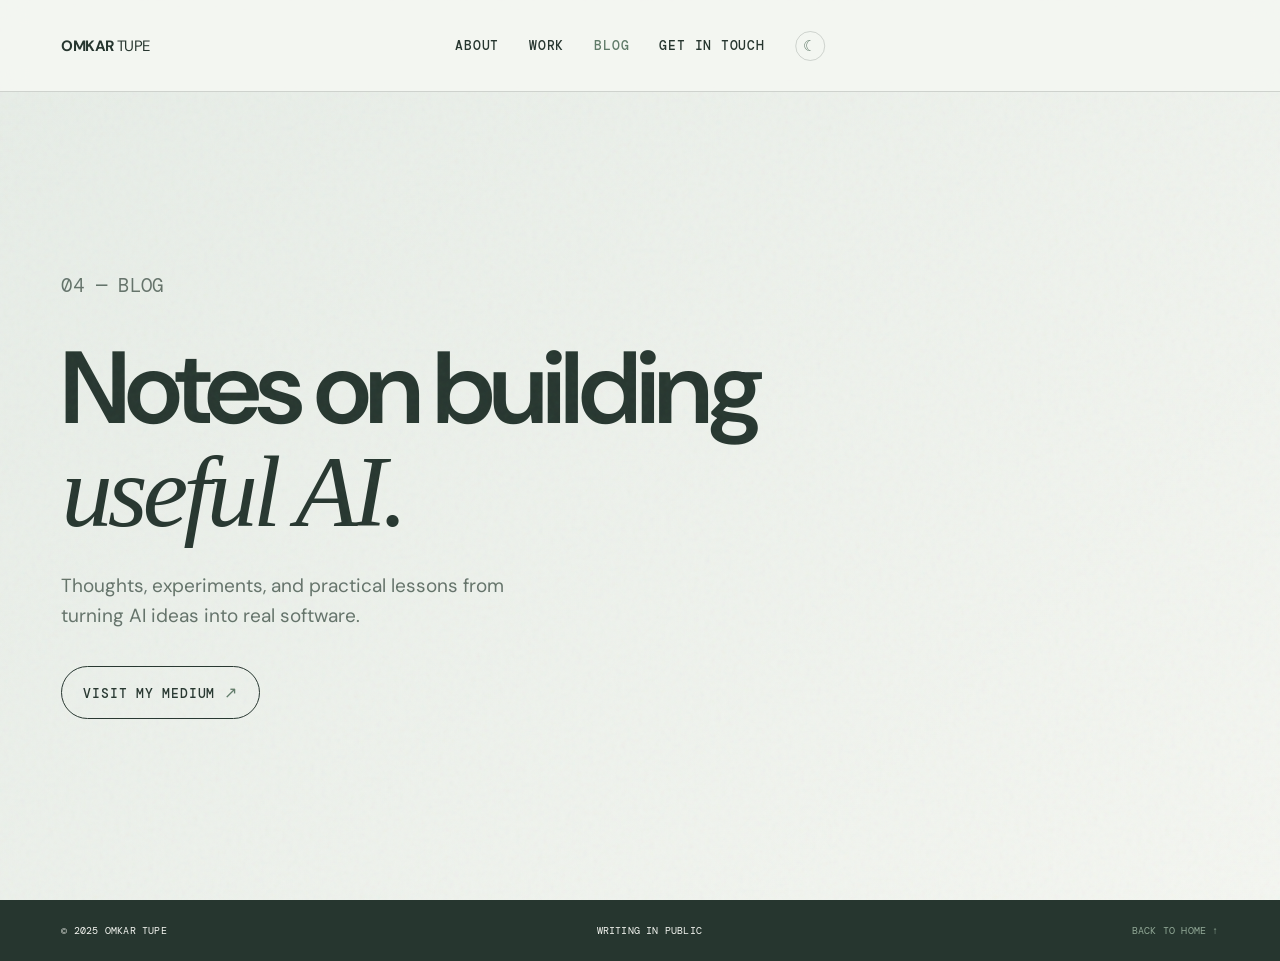
==== blog.html @ 99b25525 "blog seperation" ====
<!doctype html>
<html lang="en">
  <head>
    <meta charset="UTF-8" />
    <meta name="viewport" content="width=device-width, initial-scale=1.0" />
    <meta name="description" content="Writing by Omkar Tupe." />
    <title>Blog — Omkar Tupe</title>
    <link rel="preconnect" href="https://fonts.googleapis.com" />
    <link rel="preconnect" href="https://fonts.gstatic.com" crossorigin />
    <link href="https://fonts.googleapis.com/css2?family=DM+Mono:wght@400;500&family=DM+Sans:opsz,wght@9..40,400;9..40,500;9..40,600;9..40,700&display=swap" rel="stylesheet" />
    <link rel="stylesheet" href="styles.css" />
  </head>
  <body class="blog-page">
    <div class="grain" aria-hidden="true"></div>
    <main>
      <nav aria-label="Primary navigation">
        <a class="brand" href="index.html#top">OMKAR <span>TUPE</span></a>
        <div class="nav-links">
          <a href="index.html#about">About</a>
          <a href="index.html#work">Work</a>
          <a href="blog.html" aria-current="page">Blog</a>
          <a href="index.html#contact">Get in touch</a>
          <button class="theme-toggle" type="button" aria-label="Switch to dark theme" title="Switch to dark theme"><span aria-hidden="true">☾</span></button>
        </div>
      </nav>
      <section class="blog-hero">
        <p class="section-label">04 — BLOG</p>
        <h1>Notes on building<br /><em>useful AI.</em></h1>
        <p>Thoughts, experiments, and practical lessons from turning AI ideas into real software.</p>
        <a class="blog-medium-link" href="https://medium.com/@omkartupe36">Visit my Medium <span>↗</span></a>
      </section>
      <footer><span>© 2025 OMKAR TUPE</span><span>WRITING IN PUBLIC</span><a href="index.html#top">BACK TO HOME ↑</a></footer>
    </main>
    <script>
      const themeToggle = document.querySelector('.theme-toggle');
      const themeIcon = themeToggle.querySelector('span');
      const setTheme = (theme) => {
        const isDark = theme === 'dark';
        document.body.classList.toggle('dark-theme', isDark);
        themeIcon.textContent = isDark ? '☀' : '☾';
        themeToggle.setAttribute('aria-label', isDark ? 'Switch to light theme' : 'Switch to dark theme');
        themeToggle.title = themeToggle.getAttribute('aria-label');
        try { localStorage.setItem('portfolio-theme', theme); } catch (_) {}
      };
      let preferredTheme = 'light';
      try { preferredTheme = localStorage.getItem('portfolio-theme') || preferredTheme; } catch (_) {}
      setTheme(preferredTheme);
      themeToggle.addEventListener('click', () => setTheme(document.body.classList.contains('dark-theme') ? 'light' : 'dark'));
    </script>
  </body>
</html>
---- styles.css ----
:root { --ink:#26362f; --paper:#f4f6f1; --accent:#91a896; --accent-strong:#607b69; --acid:var(--accent); --surface:#e7ede7; --muted:#64736a; --line:rgba(38,54,47,.18); --portrait-light:#e6eee7; --portrait-shade:#cedbd0; }
* { box-sizing:border-box; }
html { scroll-behavior:smooth; }
body { margin:0; background:var(--paper); color:var(--ink); font-family:"DM Sans",Arial,sans-serif; transition:background-color .25s ease, color .25s ease; }
body.dark-theme { --ink:#ecf3ed; --paper:#17221c; --accent:#a8c0ae; --accent-strong:#789680; --acid:var(--accent); --surface:#223129; --muted:#b2c2b6; --line:rgba(236,243,237,.18); --portrait-light:#26382e; --portrait-shade:#1d2a22; color-scheme:dark; }
.grain { position:fixed; inset:0; opacity:.17; pointer-events:none; z-index:5; background-image:url("data:image/svg+xml,%3Csvg viewBox='0 0 180 180' xmlns='http://www.w3.org/2000/svg'%3E%3Cfilter id='n'%3E%3CfeTurbulence type='fractalNoise' baseFrequency='.9' numOctaves='4' stitchTiles='stitch'/%3E%3C/filter%3E%3Crect width='100%25' height='100%25' filter='url(%23n)' opacity='.28'/%3E%3C/svg%3E"); }
main { max-width:1600px; margin:auto; }
nav { position:sticky; top:0; z-index:20; height:92px; padding:0 4.8vw; display:flex; align-items:center; border-bottom:1px solid var(--line); background:color-mix(in srgb, var(--paper) 92%, transparent); backdrop-filter:blur(12px); }
.scroll-progress { position:absolute; right:0; bottom:-1px; left:0; height:3px; pointer-events:none; }
.scroll-progress span { display:block; width:0; height:100%; background:var(--accent-strong); transition:width 150ms linear; }
a { color:inherit; text-decoration:none; } .brand { font-size:15px; letter-spacing:-.6px; font-weight:700; } .brand span { font-weight:400; }
.nav-links { position:absolute; left:50%; display:flex; align-items:center; gap:30px; transform:translateX(-50%); font:500 13px "DM Mono",monospace; letter-spacing:.06em; text-transform:uppercase; white-space:nowrap; } .nav-links a { transition:color .2s ease; } .nav-links a:hover, .nav-links a[aria-current="page"] { color:var(--accent-strong); } .nav-links span { color:var(--accent-strong); font-size:15px; }.theme-toggle { display:grid; width:30px; height:30px; place-items:center; border:1px solid var(--line); border-radius:50%; background:transparent; color:var(--ink); cursor:pointer; font-size:17px; line-height:1; transition:background .2s, color .2s, transform .2s; }.theme-toggle:hover { background:var(--accent); color:#17221c; transform:rotate(18deg); }
.hero { min-height:calc(100vh - 92px); display:grid; grid-template-columns:1fr 35.5%; border-bottom:1px solid var(--line); }
.portrait-wrap { position:relative; grid-column:2; grid-row:1; min-height:630px; padding:42px 35px 30px 4.8vw; background:linear-gradient(145deg, var(--portrait-light) 0%, var(--portrait-light) 58%, var(--portrait-shade) 58%, var(--portrait-shade) 100%); display:flex; flex-direction:column; }
.portrait-meta, .section-label, .project-type, footer { font:10px "DM Mono",monospace; letter-spacing:.02em; }
.portrait-meta { display:flex; justify-content:space-between; margin-bottom:16px; }
.portrait { width:100%; height:min(64vh,580px); object-fit:contain; object-position:center bottom; filter:saturate(1.12) contrast(1.03); }
.portrait-caption { max-width:240px; margin:16px 0 0 auto; font-size:13px; line-height:1.35; }
.hero-copy { grid-column:1; grid-row:1; padding:7.8vw 5.3vw 4vw; display:flex; flex-direction:column; justify-content:space-between; min-height:630px; }
.eyebrow { margin:0; font:10px "DM Mono",monospace; letter-spacing:.07em; }
h1 { margin:28px 0; font-size:clamp(56px,8vw,135px); line-height:1.01; letter-spacing:-.048em; font-weight:600; } h1 em { font-family:inherit; font-weight:600; } h2 em { font-family:Georgia,serif; font-weight:400; } h1 strong { display:inline-block; background:var(--accent); font-weight:600; padding:0 .08em .04em; }
.hero-bottom { display:flex; justify-content:space-between; align-items:end; gap:24px; } .hero-bottom p { max-width:320px; margin:0; font-size:16px; line-height:1.3; }
.round-link { width:54px; height:54px; display:grid; place-items:center; border:1px solid var(--ink); border-radius:50%; font-size:24px; transition:.25s; } .round-link:hover { background:var(--accent-strong); color:var(--paper); transform:rotate(-45deg); }
.statement { padding:150px 4.8vw; display:grid; grid-template-columns:35.5% 1fr; gap:5vw; border-bottom:1px solid var(--line); }.about-rail { min-height:100%; }.rail-stats { margin-top:115px; }.rail-stats div { display:grid; grid-template-columns:86px 1fr; align-items:center; padding:17px 0; border-top:1px solid var(--line); }.rail-stats div:last-child { border-bottom:1px solid var(--line); }.rail-stats strong { font-size:28px; letter-spacing:-.08em; }.rail-stats span { font-size:13px; line-height:1.22; }.rail-note { max-width:255px; margin:32px 0 0; font-size:15px; line-height:1.46; }.about-title { max-width:850px; margin:0; font-size:clamp(47px,5.9vw,94px); letter-spacing:-.065em; line-height:.92; font-weight:600; }.about-content { margin-top:66px; display:grid; grid-template-columns:minmax(260px,.9fr) minmax(300px,1.1fr); gap:55px; }.about-lead { margin:0 0 26px; font-size:20px; line-height:1.42; }.about-intro > p:last-child { margin:0; font-size:18px; line-height:1.5; }.about-copy { font-size:18px; line-height:1.52; }.about-copy p { margin:0 0 27px; }.currently { margin-top:48px; padding:26px 24px 27px; border:1px solid var(--line); border-radius:20px; background:rgba(255,255,255,.25); }.currently-label { margin:0 0 19px; color:#d34a33; font:11px "DM Mono",monospace; letter-spacing:.21em; }.current-item { border-left:2px solid #d34a33; padding:4px 0 4px 15px; min-height:50px; margin-top:20px; }.current-item strong { display:block; margin-bottom:7px; font-size:17px; line-height:1.12; }.current-item span { color:#68645d; display:block; font-size:14px; line-height:1.34; white-space:nowrap; }.current-focus span { white-space:normal; }
.work { padding:120px 4.8vw; display:grid; grid-template-columns:minmax(130px,.34fr) minmax(520px,1fr); gap:54px; border-bottom:1px solid var(--line); background:#e6e3da; scroll-margin-top:92px; }.work-rail { min-height:100%; }.work-main { max-width:900px; }.work-kicker { margin:0; color:#d34a33; font:11px "DM Mono",monospace; letter-spacing:.17em; }.work-main h2 { margin:18px 0 45px; font-size:clamp(50px,5.6vw,88px); letter-spacing:-.075em; line-height:.89; font-weight:600; }.work-main h2 em { font-family:Georgia,serif; font-weight:400; }.certificate-viewer { padding:20px; border:1px solid var(--line); border-radius:20px; background:rgba(255,255,255,.38); }.certificate-label { margin:0 0 16px; color:#625f58; font:10px "DM Mono",monospace; letter-spacing:.14em; }.certificate-document { display:block; width:100%; height:650px; border:1px solid rgba(20,20,20,.16); border-radius:12px; background:#f7f5f0; }.certificate-document + .certificate-link { display:inline-block; margin:16px 4px 0; border-bottom:1px solid currentColor; padding-bottom:3px; font:11px "DM Mono",monospace; letter-spacing:.08em; text-transform:uppercase; }.certificate-link span { color:#d34a33; font-size:15px; }.work-copy { max-width:780px; margin:38px 0 0; font-size:19px; line-height:1.7; color:#625f58; }.contact { padding:120px 4.8vw; display:grid; grid-template-columns:minmax(260px,.75fr) minmax(520px,1.4fr); gap:8vw; border-bottom:1px solid var(--line); background:#eeece5; scroll-margin-top:92px; }.contact-heading h2 { margin:28px 0 24px; font-size:clamp(48px,5.2vw,82px); letter-spacing:-.075em; line-height:.91; font-weight:600; }.contact-heading h2 em { font-family:Georgia,serif; font-weight:400; }.contact-heading > p:last-child { max-width:280px; margin:0; font-size:17px; line-height:1.5; color:#625f58; }.contact-form { padding:54px 55px 56px; border:1px solid var(--line); border-radius:20px; background:rgba(255,255,255,.45); }.form-kicker { margin:0 0 28px; color:#d34a33; font:11px "DM Mono",monospace; letter-spacing:.2em; }.contact-form label { display:block; margin-top:20px; font:11px "DM Mono",monospace; letter-spacing:.16em; text-transform:uppercase; }.contact-form label span { color:#d34a33; }.form-grid { display:grid; grid-template-columns:1fr 1fr; gap:0 20px; }.contact-form .form-grid label { margin-top:0; }.contact-form input, .contact-form textarea { display:block; width:100%; margin-top:10px; padding:16px 20px; border:1px solid rgba(20,20,20,.14); border-radius:14px; outline:none; background:rgba(255,255,255,.58); color:var(--ink); font:17px "DM Sans",sans-serif; letter-spacing:0; text-transform:none; transition:border-color .2s, box-shadow .2s; }.contact-form input { height:58px; }.contact-form textarea { min-height:168px; resize:vertical; }.contact-form input::placeholder, .contact-form textarea::placeholder { color:#98938b; }.contact-form input:focus, .contact-form textarea:focus { border-color:#d34a33; box-shadow:0 0 0 3px rgba(211,74,51,.12); }.contact-form button { margin-top:28px; padding:17px 33px; border:0; border-radius:999px; background:#d34a33; color:white; cursor:pointer; font:600 16px "DM Sans",sans-serif; transition:transform .2s, background .2s; }.contact-form button:hover { background:#ba3e2b; transform:translateY(-2px); }.contact-form button:disabled { cursor:wait; opacity:.7; transform:none; }.contact-form button span { margin-left:8px; font-size:20px; }.form-status { min-height:22px; margin:15px 0 0; color:#a63b2a; font-size:14px; }.form-status.is-success { color:#3d6c26; } footer { padding:24px 4.8vw; display:flex; justify-content:space-between; background:var(--ink); color:var(--paper); } footer a { color:var(--acid); }
.statement { grid-template-columns:minmax(130px,.34fr) minmax(380px,1fr) minmax(300px,.72fr); gap:54px; align-items:start; }.about-rail { min-height:720px; }.about-main { padding-top:8px; }.about-main .about-lead { font-size:28px; line-height:1.45; letter-spacing:-.025em; }.about-main .degree-line { display:inline-block; white-space:nowrap; font-size:clamp(29px,2vw,34px); letter-spacing:-.055em; }.about-main .about-copy { max-width:670px; margin-top:42px; font-size:18px; line-height:1.9; color:#625f58; }.about-main .about-copy p { margin-bottom:28px; }.about-main .about-copy strong { color:var(--ink); }.statement > .currently { width:100%; max-width:none; margin:160px 0 0; padding:30px; align-self:start; }.statement > .currently .current-item span { white-space:normal; }
.about-main .experience-line { display:inline-block; font-size:clamp(21px,1.55vw,26px); line-height:1.32; letter-spacing:-.03em; }
@media (max-width:760px) { nav { height:70px; padding:0 20px; }.brand { font-size:13px; }.nav-links { left:auto; right:20px; gap:10px; transform:none; font-size:9px; letter-spacing:.015em; }.hero { grid-template-columns:1fr; }.portrait-wrap { grid-column:1; grid-row:1; min-height:unset; padding:25px 20px 20px; }.portrait { height:72vw; }.hero-copy { grid-column:1; grid-row:2; min-height:540px; padding:54px 20px 32px; }.statement { display:block; padding:80px 20px; }.about-rail { margin-bottom:48px; }.rail-stats { margin-top:28px; }.rail-note { display:none; }.about-content { display:block; margin-top:40px; }.about-lead { margin-bottom:24px; font-size:18px; }.about-intro > p:last-child, .about-copy { font-size:17px; }.about-copy { margin-top:32px; }.currently { display:block; margin-top:48px; padding:26px 24px; }.current-item { margin-top:23px; min-height:0; }.work { display:block; padding:84px 20px; scroll-margin-top:70px; }.work-rail { min-height:0; margin-bottom:30px; }.work-main h2 { margin-bottom:32px; }.certificate-document { height:460px; }.work-copy { margin-top:28px; font-size:17px; line-height:1.65; }.contact { display:block; padding:84px 20px; scroll-margin-top:70px; }.contact-form { margin-top:46px; padding:30px 22px; }.form-grid { grid-template-columns:1fr; gap:20px; }.contact-form .form-grid label { margin-top:0; } footer { padding:20px; gap:15px; font-size:8px; } }
@media (max-width:760px) { .about-rail { min-height:90px; margin-bottom:36px; }.about-timeline { display:none; }.about-main .about-lead { font-size:21px; }.about-main .experience-line { font-size:21px; }.about-main .about-copy { margin-top:28px; font-size:17px; line-height:1.7; }.statement > .currently { margin-top:42px; } }

/* Quiet two-colour palette overrides */
.currently { background:color-mix(in srgb, var(--surface) 58%, transparent); }
.currently-label, .work-kicker, .form-kicker, .contact-form label span, .certificate-link span { color:var(--accent-strong); }
.current-item { border-left-color:var(--accent-strong); }.current-item span, .about-main .about-copy, .certificate-label, .work-copy, .contact-heading > p:last-child { color:var(--muted); }
.work { background:var(--surface); }.contact { background:color-mix(in srgb, var(--surface) 64%, var(--paper)); }
.certificate-viewer, .contact-form { background:color-mix(in srgb, var(--paper) 54%, transparent); }.certificate-document { border-color:var(--line); background:var(--paper); }
.contact-form input, .contact-form textarea { border-color:var(--line); background:color-mix(in srgb, var(--paper) 82%, transparent); color:var(--ink); }.contact-form input::placeholder, .contact-form textarea::placeholder { color:var(--muted); }.contact-form input:focus, .contact-form textarea:focus { border-color:var(--accent-strong); box-shadow:0 0 0 3px color-mix(in srgb, var(--accent) 32%, transparent); }
.contact-form button { background:var(--accent-strong); color:var(--paper); }.contact-form button:hover { background:var(--ink); }.form-status { color:var(--accent-strong); }.form-status.is-success { color:var(--accent-strong); }
.blog-hero { min-height:calc(100vh - 92px); padding:clamp(100px,14vw,190px) 4.8vw; background:linear-gradient(135deg, var(--surface), var(--paper)); }.blog-hero h1 { max-width:950px; margin:28px 0; font-size:clamp(58px,8vw,128px); }.blog-hero h1 em { font-family:Georgia,serif; font-weight:400; }.blog-hero > p { max-width:500px; margin:0 0 36px; color:var(--muted); font-size:19px; line-height:1.55; }.blog-medium-link { display:inline-block; padding:15px 21px; border:1px solid var(--ink); border-radius:999px; font:500 13px "DM Mono",monospace; letter-spacing:.06em; text-transform:uppercase; transition:background .2s, color .2s; }.blog-medium-link:hover { background:var(--accent-strong); border-color:var(--accent-strong); color:var(--paper); }.blog-medium-link span { color:var(--accent-strong); font-size:16px; }.blog-medium-link:hover span { color:inherit; }
body.dark-theme .portrait { filter:saturate(.85) contrast(1.04) brightness(.88); } body.dark-theme .certificate-document { background:#fff; } body.dark-theme footer { background:#101712; }
@media (max-width:760px) { .nav-links { gap:8px; }.theme-toggle { width:25px; height:25px; font-size:14px; }.blog-hero { min-height:calc(100vh - 70px); padding:100px 20px; } }
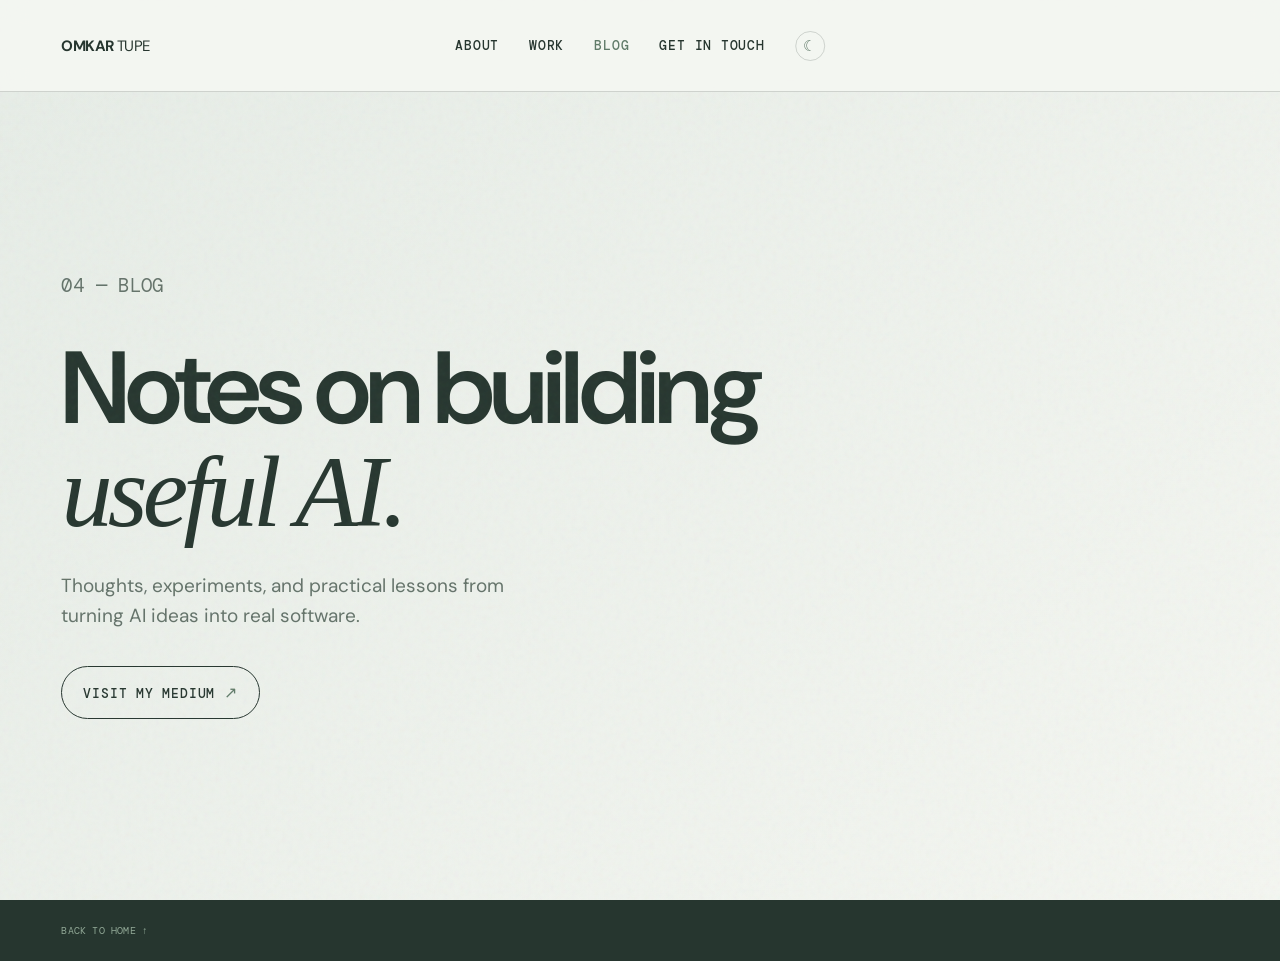
==== commit 308f7515: "added ai bot and work" ====
--- a/blog.html
+++ b/blog.html
@@ -29,7 +29,7 @@
         <p>Thoughts, experiments, and practical lessons from turning AI ideas into real software.</p>
         <a class="blog-medium-link" href="https://medium.com/@omkartupe36">Visit my Medium <span>↗</span></a>
       </section>
-      <footer><span>© 2025 OMKAR TUPE</span><span>WRITING IN PUBLIC</span><a href="index.html#top">BACK TO HOME ↑</a></footer>
+      <footer><a href="index.html#top">BACK TO HOME ↑</a></footer>
     </main>
     <script>
       const themeToggle = document.querySelector('.theme-toggle');
--- a/styles.css
+++ b/styles.css
@@ -14,7 +14,7 @@
 .portrait-wrap { position:relative; grid-column:2; grid-row:1; min-height:630px; padding:42px 35px 30px 4.8vw; background:linear-gradient(145deg, var(--portrait-light) 0%, var(--portrait-light) 58%, var(--portrait-shade) 58%, var(--portrait-shade) 100%); display:flex; flex-direction:column; }
 .portrait-meta, .section-label, .project-type, footer { font:10px "DM Mono",monospace; letter-spacing:.02em; }
 .portrait-meta { display:flex; justify-content:space-between; margin-bottom:16px; }
-.portrait { width:100%; height:min(64vh,580px); object-fit:contain; object-position:center bottom; filter:saturate(1.12) contrast(1.03); }
+.portrait { display:block; width:min(100%, min(64vh, 580px)); height:auto; margin:0 auto; object-fit:contain; object-position:center bottom; filter:saturate(1.12) contrast(1.03); }
 .portrait-caption { max-width:240px; margin:16px 0 0 auto; font-size:13px; line-height:1.35; }
 .hero-copy { grid-column:1; grid-row:1; padding:7.8vw 5.3vw 4vw; display:flex; flex-direction:column; justify-content:space-between; min-height:630px; }
 .eyebrow { margin:0; font:10px "DM Mono",monospace; letter-spacing:.07em; }
@@ -22,14 +22,15 @@
 .hero-bottom { display:flex; justify-content:space-between; align-items:end; gap:24px; } .hero-bottom p { max-width:320px; margin:0; font-size:16px; line-height:1.3; }
 .round-link { width:54px; height:54px; display:grid; place-items:center; border:1px solid var(--ink); border-radius:50%; font-size:24px; transition:.25s; } .round-link:hover { background:var(--accent-strong); color:var(--paper); transform:rotate(-45deg); }
 .statement { padding:150px 4.8vw; display:grid; grid-template-columns:35.5% 1fr; gap:5vw; border-bottom:1px solid var(--line); }.about-rail { min-height:100%; }.rail-stats { margin-top:115px; }.rail-stats div { display:grid; grid-template-columns:86px 1fr; align-items:center; padding:17px 0; border-top:1px solid var(--line); }.rail-stats div:last-child { border-bottom:1px solid var(--line); }.rail-stats strong { font-size:28px; letter-spacing:-.08em; }.rail-stats span { font-size:13px; line-height:1.22; }.rail-note { max-width:255px; margin:32px 0 0; font-size:15px; line-height:1.46; }.about-title { max-width:850px; margin:0; font-size:clamp(47px,5.9vw,94px); letter-spacing:-.065em; line-height:.92; font-weight:600; }.about-content { margin-top:66px; display:grid; grid-template-columns:minmax(260px,.9fr) minmax(300px,1.1fr); gap:55px; }.about-lead { margin:0 0 26px; font-size:20px; line-height:1.42; }.about-intro > p:last-child { margin:0; font-size:18px; line-height:1.5; }.about-copy { font-size:18px; line-height:1.52; }.about-copy p { margin:0 0 27px; }.currently { margin-top:48px; padding:26px 24px 27px; border:1px solid var(--line); border-radius:20px; background:rgba(255,255,255,.25); }.currently-label { margin:0 0 19px; color:#d34a33; font:11px "DM Mono",monospace; letter-spacing:.21em; }.current-item { border-left:2px solid #d34a33; padding:4px 0 4px 15px; min-height:50px; margin-top:20px; }.current-item strong { display:block; margin-bottom:7px; font-size:17px; line-height:1.12; }.current-item span { color:#68645d; display:block; font-size:14px; line-height:1.34; white-space:nowrap; }.current-focus span { white-space:normal; }
-.work { padding:120px 4.8vw; display:grid; grid-template-columns:minmax(130px,.34fr) minmax(520px,1fr); gap:54px; border-bottom:1px solid var(--line); background:#e6e3da; scroll-margin-top:92px; }.work-rail { min-height:100%; }.work-main { max-width:900px; }.work-kicker { margin:0; color:#d34a33; font:11px "DM Mono",monospace; letter-spacing:.17em; }.work-main h2 { margin:18px 0 45px; font-size:clamp(50px,5.6vw,88px); letter-spacing:-.075em; line-height:.89; font-weight:600; }.work-main h2 em { font-family:Georgia,serif; font-weight:400; }.certificate-viewer { padding:20px; border:1px solid var(--line); border-radius:20px; background:rgba(255,255,255,.38); }.certificate-label { margin:0 0 16px; color:#625f58; font:10px "DM Mono",monospace; letter-spacing:.14em; }.certificate-document { display:block; width:100%; height:650px; border:1px solid rgba(20,20,20,.16); border-radius:12px; background:#f7f5f0; }.certificate-document + .certificate-link { display:inline-block; margin:16px 4px 0; border-bottom:1px solid currentColor; padding-bottom:3px; font:11px "DM Mono",monospace; letter-spacing:.08em; text-transform:uppercase; }.certificate-link span { color:#d34a33; font-size:15px; }.work-copy { max-width:780px; margin:38px 0 0; font-size:19px; line-height:1.7; color:#625f58; }.contact { padding:120px 4.8vw; display:grid; grid-template-columns:minmax(260px,.75fr) minmax(520px,1.4fr); gap:8vw; border-bottom:1px solid var(--line); background:#eeece5; scroll-margin-top:92px; }.contact-heading h2 { margin:28px 0 24px; font-size:clamp(48px,5.2vw,82px); letter-spacing:-.075em; line-height:.91; font-weight:600; }.contact-heading h2 em { font-family:Georgia,serif; font-weight:400; }.contact-heading > p:last-child { max-width:280px; margin:0; font-size:17px; line-height:1.5; color:#625f58; }.contact-form { padding:54px 55px 56px; border:1px solid var(--line); border-radius:20px; background:rgba(255,255,255,.45); }.form-kicker { margin:0 0 28px; color:#d34a33; font:11px "DM Mono",monospace; letter-spacing:.2em; }.contact-form label { display:block; margin-top:20px; font:11px "DM Mono",monospace; letter-spacing:.16em; text-transform:uppercase; }.contact-form label span { color:#d34a33; }.form-grid { display:grid; grid-template-columns:1fr 1fr; gap:0 20px; }.contact-form .form-grid label { margin-top:0; }.contact-form input, .contact-form textarea { display:block; width:100%; margin-top:10px; padding:16px 20px; border:1px solid rgba(20,20,20,.14); border-radius:14px; outline:none; background:rgba(255,255,255,.58); color:var(--ink); font:17px "DM Sans",sans-serif; letter-spacing:0; text-transform:none; transition:border-color .2s, box-shadow .2s; }.contact-form input { height:58px; }.contact-form textarea { min-height:168px; resize:vertical; }.contact-form input::placeholder, .contact-form textarea::placeholder { color:#98938b; }.contact-form input:focus, .contact-form textarea:focus { border-color:#d34a33; box-shadow:0 0 0 3px rgba(211,74,51,.12); }.contact-form button { margin-top:28px; padding:17px 33px; border:0; border-radius:999px; background:#d34a33; color:white; cursor:pointer; font:600 16px "DM Sans",sans-serif; transition:transform .2s, background .2s; }.contact-form button:hover { background:#ba3e2b; transform:translateY(-2px); }.contact-form button:disabled { cursor:wait; opacity:.7; transform:none; }.contact-form button span { margin-left:8px; font-size:20px; }.form-status { min-height:22px; margin:15px 0 0; color:#a63b2a; font-size:14px; }.form-status.is-success { color:#3d6c26; } footer { padding:24px 4.8vw; display:flex; justify-content:space-between; background:var(--ink); color:var(--paper); } footer a { color:var(--acid); }
+.work { padding:120px 4.8vw; display:grid; grid-template-columns:minmax(130px,.34fr) minmax(520px,1fr); gap:54px; border-bottom:1px solid var(--line); background:#e6e3da; scroll-margin-top:92px; }.work-rail { min-height:100%; }.work-main { max-width:900px; }.work-kicker { margin:0; color:#d34a33; font:11px "DM Mono",monospace; letter-spacing:.17em; }.work-main h2 { margin:18px 0 45px; font-family:"DM Sans",Arial,sans-serif; font-size:clamp(46px,5vw,76px); letter-spacing:-.035em; line-height:1; font-weight:600; }.work-main h2 em { font-family:Georgia,serif; font-weight:400; }.certificate-viewer { padding:20px; border:1px solid var(--line); border-radius:20px; background:rgba(255,255,255,.38); }.certificate-label { margin:0 0 16px; color:#625f58; font:10px "DM Mono",monospace; letter-spacing:.14em; }.certificate-document { display:block; width:100%; height:650px; border:1px solid rgba(20,20,20,.16); border-radius:12px; background:#f7f5f0; }.certificate-document + .certificate-link { display:inline-block; margin:16px 4px 0; border-bottom:1px solid currentColor; padding-bottom:3px; font:11px "DM Mono",monospace; letter-spacing:.08em; text-transform:uppercase; }.certificate-link span { color:#d34a33; font-size:15px; }.work-copy { max-width:780px; margin:38px 0 0; font-size:19px; line-height:1.7; color:#625f58; }.contact { padding:120px 4.8vw; display:grid; grid-template-columns:minmax(260px,.75fr) minmax(520px,1.4fr); gap:8vw; border-bottom:1px solid var(--line); background:#eeece5; scroll-margin-top:92px; }.contact-heading h2 { margin:28px 0 24px; font-size:clamp(48px,5.2vw,82px); letter-spacing:-.075em; line-height:.91; font-weight:600; }.contact-heading h2 em { font-family:Georgia,serif; font-weight:400; }.contact-heading > p:last-child { max-width:280px; margin:0; font-size:17px; line-height:1.5; color:#625f58; }.contact-form { padding:54px 55px 56px; border:1px solid var(--line); border-radius:20px; background:rgba(255,255,255,.45); }.form-kicker { margin:0 0 28px; color:#d34a33; font:11px "DM Mono",monospace; letter-spacing:.2em; }.contact-form label { display:block; margin-top:20px; font:11px "DM Mono",monospace; letter-spacing:.16em; text-transform:uppercase; }.contact-form label span { color:#d34a33; }.form-grid { display:grid; grid-template-columns:1fr 1fr; gap:0 20px; }.contact-form .form-grid label { margin-top:0; }.contact-form input, .contact-form textarea { display:block; width:100%; margin-top:10px; padding:16px 20px; border:1px solid rgba(20,20,20,.14); border-radius:14px; outline:none; background:rgba(255,255,255,.58); color:var(--ink); font:17px "DM Sans",sans-serif; letter-spacing:0; text-transform:none; transition:border-color .2s, box-shadow .2s; }.contact-form input { height:58px; }.contact-form textarea { min-height:168px; resize:vertical; }.contact-form input::placeholder, .contact-form textarea::placeholder { color:#98938b; }.contact-form input:focus, .contact-form textarea:focus { border-color:#d34a33; box-shadow:0 0 0 3px rgba(211,74,51,.12); }.contact-form button { margin-top:28px; padding:17px 33px; border:0; border-radius:999px; background:#d34a33; color:white; cursor:pointer; font:600 16px "DM Sans",sans-serif; transition:transform .2s, background .2s; }.contact-form button:hover { background:#ba3e2b; transform:translateY(-2px); }.contact-form button:disabled { cursor:wait; opacity:.7; transform:none; }.contact-form button span { margin-left:8px; font-size:20px; }.form-status { min-height:22px; margin:15px 0 0; color:#a63b2a; font-size:14px; }.form-status.is-success { color:#3d6c26; } footer { padding:24px 4.8vw; display:flex; justify-content:space-between; background:var(--ink); color:var(--paper); } footer a { color:var(--acid); }
 .statement { grid-template-columns:minmax(130px,.34fr) minmax(380px,1fr) minmax(300px,.72fr); gap:54px; align-items:start; }.about-rail { min-height:720px; }.about-main { padding-top:8px; }.about-main .about-lead { font-size:28px; line-height:1.45; letter-spacing:-.025em; }.about-main .degree-line { display:inline-block; white-space:nowrap; font-size:clamp(29px,2vw,34px); letter-spacing:-.055em; }.about-main .about-copy { max-width:670px; margin-top:42px; font-size:18px; line-height:1.9; color:#625f58; }.about-main .about-copy p { margin-bottom:28px; }.about-main .about-copy strong { color:var(--ink); }.statement > .currently { width:100%; max-width:none; margin:160px 0 0; padding:30px; align-self:start; }.statement > .currently .current-item span { white-space:normal; }
 .about-main .experience-line { display:inline-block; font-size:clamp(21px,1.55vw,26px); line-height:1.32; letter-spacing:-.03em; }
-@media (max-width:760px) { nav { height:70px; padding:0 20px; }.brand { font-size:13px; }.nav-links { left:auto; right:20px; gap:10px; transform:none; font-size:9px; letter-spacing:.015em; }.hero { grid-template-columns:1fr; }.portrait-wrap { grid-column:1; grid-row:1; min-height:unset; padding:25px 20px 20px; }.portrait { height:72vw; }.hero-copy { grid-column:1; grid-row:2; min-height:540px; padding:54px 20px 32px; }.statement { display:block; padding:80px 20px; }.about-rail { margin-bottom:48px; }.rail-stats { margin-top:28px; }.rail-note { display:none; }.about-content { display:block; margin-top:40px; }.about-lead { margin-bottom:24px; font-size:18px; }.about-intro > p:last-child, .about-copy { font-size:17px; }.about-copy { margin-top:32px; }.currently { display:block; margin-top:48px; padding:26px 24px; }.current-item { margin-top:23px; min-height:0; }.work { display:block; padding:84px 20px; scroll-margin-top:70px; }.work-rail { min-height:0; margin-bottom:30px; }.work-main h2 { margin-bottom:32px; }.certificate-document { height:460px; }.work-copy { margin-top:28px; font-size:17px; line-height:1.65; }.contact { display:block; padding:84px 20px; scroll-margin-top:70px; }.contact-form { margin-top:46px; padding:30px 22px; }.form-grid { grid-template-columns:1fr; gap:20px; }.contact-form .form-grid label { margin-top:0; } footer { padding:20px; gap:15px; font-size:8px; } }
+@media (max-width:760px) { nav { height:70px; padding:0 20px; }.brand { font-size:13px; }.nav-links { left:auto; right:20px; gap:10px; transform:none; font-size:9px; letter-spacing:.015em; }.hero { grid-template-columns:1fr; }.portrait-wrap { grid-column:1; grid-row:1; min-height:unset; padding:25px 20px 20px; }.portrait { width:min(100%, 72vw); height:auto; }.hero-copy { grid-column:1; grid-row:2; min-height:540px; padding:54px 20px 32px; }.statement { display:block; padding:80px 20px; }.about-rail { margin-bottom:48px; }.rail-stats { margin-top:28px; }.rail-note { display:none; }.about-content { display:block; margin-top:40px; }.about-lead { margin-bottom:24px; font-size:18px; }.about-intro > p:last-child, .about-copy { font-size:17px; }.about-copy { margin-top:32px; }.currently { display:block; margin-top:48px; padding:26px 24px; }.current-item { margin-top:23px; min-height:0; }.work { display:block; padding:84px 20px; scroll-margin-top:70px; }.work-rail { min-height:0; margin-bottom:30px; }.work-main h2 { margin-bottom:32px; }.certificate-document { height:460px; }.work-copy { margin-top:28px; font-size:17px; line-height:1.65; }.contact { display:block; padding:84px 20px; scroll-margin-top:70px; }.contact-form { margin-top:46px; padding:30px 22px; }.form-grid { grid-template-columns:1fr; gap:20px; }.contact-form .form-grid label { margin-top:0; } footer { padding:20px; gap:15px; font-size:8px; } }
 @media (max-width:760px) { .about-rail { min-height:90px; margin-bottom:36px; }.about-timeline { display:none; }.about-main .about-lead { font-size:21px; }.about-main .experience-line { font-size:21px; }.about-main .about-copy { margin-top:28px; font-size:17px; line-height:1.7; }.statement > .currently { margin-top:42px; } }
 
 /* Quiet two-colour palette overrides */
 .currently { background:color-mix(in srgb, var(--surface) 58%, transparent); }
+.about-main .about-lead { color:var(--accent-strong); text-shadow:0 1px 0 rgba(255,255,255,.45); }.about-main .about-lead strong { display:inline; box-decoration-break:clone; -webkit-box-decoration-break:clone; background:color-mix(in srgb, var(--accent) 34%, transparent); padding:.08em .16em; }.about-main .degree-line { color:var(--ink); }.about-main .experience-line { color:var(--accent-strong); }
 .currently-label, .work-kicker, .form-kicker, .contact-form label span, .certificate-link span { color:var(--accent-strong); }
 .current-item { border-left-color:var(--accent-strong); }.current-item span, .about-main .about-copy, .certificate-label, .work-copy, .contact-heading > p:last-child { color:var(--muted); }
 .work { background:var(--surface); }.contact { background:color-mix(in srgb, var(--surface) 64%, var(--paper)); }
@@ -37,5 +38,19 @@
 .contact-form input, .contact-form textarea { border-color:var(--line); background:color-mix(in srgb, var(--paper) 82%, transparent); color:var(--ink); }.contact-form input::placeholder, .contact-form textarea::placeholder { color:var(--muted); }.contact-form input:focus, .contact-form textarea:focus { border-color:var(--accent-strong); box-shadow:0 0 0 3px color-mix(in srgb, var(--accent) 32%, transparent); }
 .contact-form button { background:var(--accent-strong); color:var(--paper); }.contact-form button:hover { background:var(--ink); }.form-status { color:var(--accent-strong); }.form-status.is-success { color:var(--accent-strong); }
 .blog-hero { min-height:calc(100vh - 92px); padding:clamp(100px,14vw,190px) 4.8vw; background:linear-gradient(135deg, var(--surface), var(--paper)); }.blog-hero h1 { max-width:950px; margin:28px 0; font-size:clamp(58px,8vw,128px); }.blog-hero h1 em { font-family:Georgia,serif; font-weight:400; }.blog-hero > p { max-width:500px; margin:0 0 36px; color:var(--muted); font-size:19px; line-height:1.55; }.blog-medium-link { display:inline-block; padding:15px 21px; border:1px solid var(--ink); border-radius:999px; font:500 13px "DM Mono",monospace; letter-spacing:.06em; text-transform:uppercase; transition:background .2s, color .2s; }.blog-medium-link:hover { background:var(--accent-strong); border-color:var(--accent-strong); color:var(--paper); }.blog-medium-link span { color:var(--accent-strong); font-size:16px; }.blog-medium-link:hover span { color:inherit; }
-body.dark-theme .portrait { filter:saturate(.85) contrast(1.04) brightness(.88); } body.dark-theme .certificate-document { background:#fff; } body.dark-theme footer { background:#101712; }
+body.dark-theme .about-main .about-lead, body.dark-theme .about-main .degree-line, body.dark-theme .about-main .experience-line { color:var(--ink); text-shadow:none; } body.dark-theme .about-main .about-lead strong { background:transparent; padding:0; } body.dark-theme .portrait { filter:saturate(.85) contrast(1.04) brightness(.88); } body.dark-theme .certificate-document { background:#fff; } body.dark-theme footer { background:#101712; }
 @media (max-width:760px) { .nav-links { gap:8px; }.theme-toggle { width:25px; height:25px; font-size:14px; }.blog-hero { min-height:calc(100vh - 70px); padding:100px 20px; } }
+
+/* Om AI */
+.sr-only { position:absolute; width:1px; height:1px; padding:0; margin:-1px; overflow:hidden; clip:rect(0, 0, 0, 0); white-space:nowrap; border:0; }
+.om-ai { position:fixed; right:28px; bottom:28px; z-index:30; font-family:"DM Sans",Arial,sans-serif; }
+.om-ai-toggle { display:flex; align-items:center; gap:10px; padding:12px 17px 12px 12px; border:1px solid var(--ink); border-radius:999px; background:var(--ink); color:var(--paper); box-shadow:0 12px 28px rgba(25,40,32,.22); cursor:pointer; font:600 14px "DM Sans",Arial,sans-serif; transition:transform .2s ease, box-shadow .2s ease; }
+.om-ai-toggle:hover { box-shadow:0 16px 34px rgba(25,40,32,.3); transform:translateY(-2px); }.om-ai-toggle-icon { display:grid; width:29px; height:29px; place-items:center; border-radius:50%; background:var(--accent); color:var(--ink); font-size:16px; }
+.om-ai-panel { position:absolute; right:0; bottom:0; display:flex; width:min(380px, calc(100vw - 32px)); max-height:min(610px, calc(100vh - 32px)); min-height:475px; flex-direction:column; overflow:hidden; border:1px solid var(--line); border-radius:21px; background:var(--paper); box-shadow:0 22px 60px rgba(25,40,32,.25); opacity:0; pointer-events:none; transform:translateY(12px) scale(.98); transform-origin:bottom right; transition:opacity .2s ease, transform .2s ease; }
+.om-ai[data-open="true"] .om-ai-panel { opacity:1; pointer-events:auto; transform:translateY(0) scale(1); }.om-ai[data-open="true"] .om-ai-toggle { opacity:0; pointer-events:none; transform:translateY(8px); }
+.om-ai-header { display:flex; align-items:start; justify-content:space-between; padding:21px 21px 18px; border-bottom:1px solid var(--line); background:var(--surface); }.om-ai-header p { margin:0 0 6px; color:var(--accent-strong); font:10px "DM Mono",monospace; letter-spacing:.12em; }.om-ai-header p span { margin-left:6px; font-size:8px; }.om-ai-header h2 { margin:0; font-size:21px; letter-spacing:-.04em; }.om-ai-close { width:30px; height:30px; border:1px solid var(--line); border-radius:50%; background:transparent; color:var(--ink); cursor:pointer; font-size:22px; line-height:1; }.om-ai-close:hover { background:var(--ink); color:var(--paper); }
+.om-ai-messages { display:flex; min-height:205px; flex:1; flex-direction:column; gap:11px; overflow-y:auto; padding:18px 18px 12px; scrollbar-width:thin; }.om-ai-message { max-width:88%; margin:0; padding:10px 12px; border-radius:13px; font-size:13px; line-height:1.42; }.om-ai-message--bot { align-self:flex-start; border:1px solid var(--line); border-bottom-left-radius:3px; background:var(--surface); }.om-ai-message--user { align-self:flex-end; border-bottom-right-radius:3px; background:var(--accent-strong); color:var(--paper); }
+.om-ai-suggestions { display:flex; flex-wrap:wrap; gap:7px; padding:4px 18px 14px; }.om-ai-suggestions button { border:1px solid var(--line); border-radius:999px; padding:7px 9px; background:transparent; color:var(--ink); cursor:pointer; font:10px "DM Mono",monospace; line-height:1.2; }.om-ai-suggestions button:hover { border-color:var(--accent-strong); background:var(--surface); }
+.om-ai-form { display:flex; gap:9px; padding:14px 16px 16px; border-top:1px solid var(--line); }.om-ai-form input { min-width:0; flex:1; border:1px solid var(--line); border-radius:999px; padding:11px 14px; outline:none; background:transparent; color:var(--ink); font:14px "DM Sans",Arial,sans-serif; }.om-ai-form input:focus { border-color:var(--accent-strong); box-shadow:0 0 0 3px color-mix(in srgb, var(--accent) 27%, transparent); }.om-ai-form button { display:grid; width:41px; height:41px; flex:none; place-items:center; border:0; border-radius:50%; background:var(--accent-strong); color:var(--paper); cursor:pointer; font-size:20px; }.om-ai-form button:hover { background:var(--ink); }
+@media (max-width:760px) { .om-ai { right:16px; bottom:16px; }.om-ai-panel { min-height:min(475px, calc(100vh - 32px)); }.om-ai-toggle { padding-right:15px; } }
+.form-honeypot { display:none !important; }
